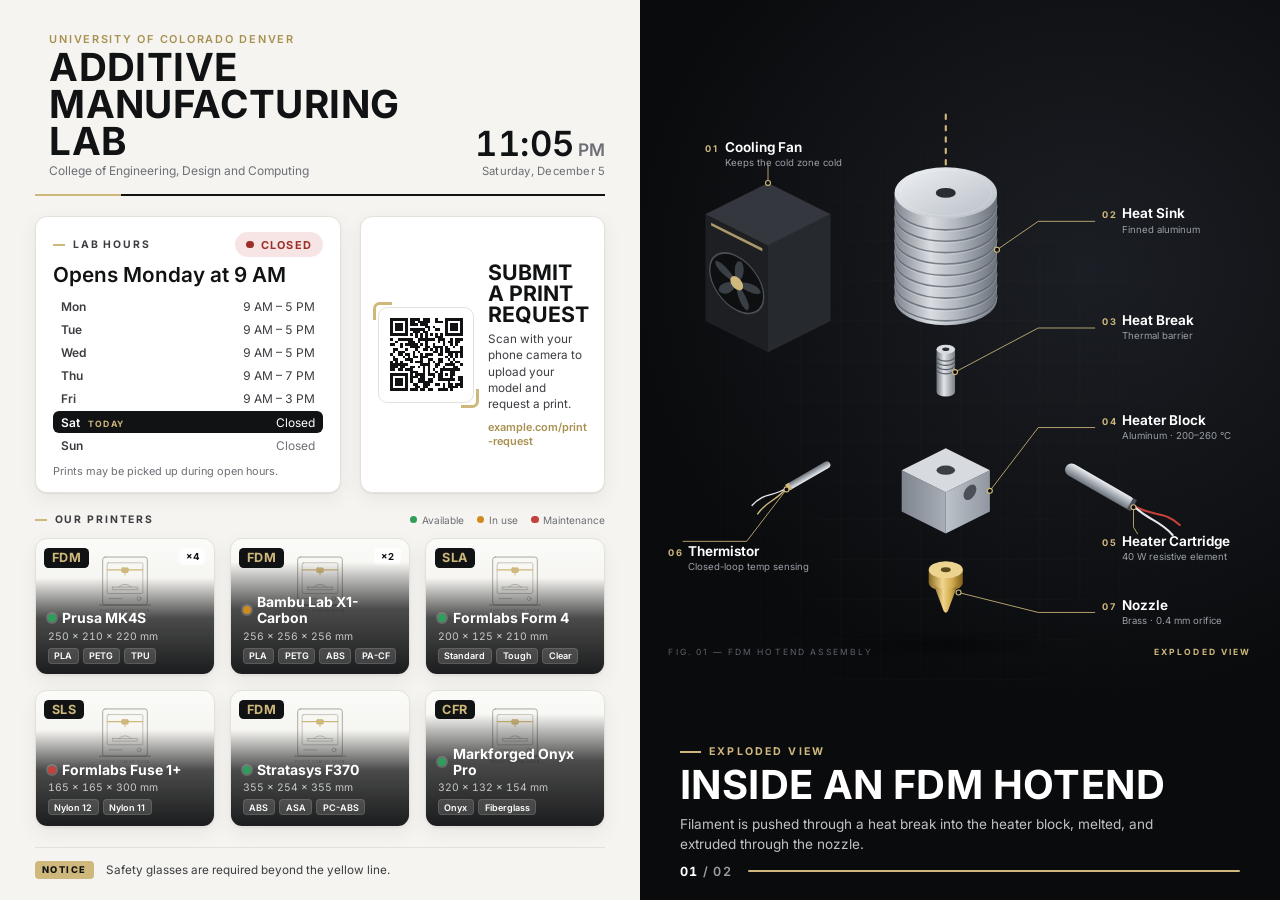
==== index.html @ 42db80d9 "Add AM Lab split-screen display site Static site for the CU Denver Additive Manufacturing Lab: live " ====
<!doctype html>
<html lang="en">
<head>
  <meta charset="utf-8">
  <meta name="viewport" content="width=device-width, initial-scale=1">
  <title>Additive Manufacturing Lab · CU Denver</title>
  <meta name="description" content="CU Denver Additive Manufacturing Lab — printers, hours, and print request submission.">
  <meta name="theme-color" content="#0b0c0e">
  <link rel="icon" href="assets/brand/favicon.svg" type="image/svg+xml">
  <link rel="stylesheet" href="css/styles.css">
</head>
<body>
  <div class="layout">

    <!-- ============ LEFT: information panel ============ -->
    <main class="info" id="info">
      <header class="masthead">
        <div class="brand">
          <img class="brand-logo" id="brandLogo" alt="" hidden>
          <div class="brand-text">
            <p class="brand-uni" id="labUniversity"></p>
            <h1 class="brand-name" id="labName"></h1>
            <p class="brand-dept" id="labDept"></p>
          </div>
        </div>
        <div class="clock" aria-live="off">
          <div class="clock-time" id="clockTime">--:--</div>
          <div class="clock-date" id="clockDate"></div>
        </div>
      </header>

      <section class="top-row">
        <!-- Hours -->
        <article class="card hours" aria-labelledby="hoursHeading">
          <div class="card-head">
            <h2 id="hoursHeading" class="eyebrow">Lab Hours</h2>
            <span class="status-pill" id="statusPill"><span class="dot"></span><span id="statusText">—</span></span>
          </div>
          <p class="status-sub" id="statusSub"></p>
          <ol class="week" id="weekList"></ol>
          <p class="hours-note" id="hoursNote"></p>
        </article>

        <!-- QR / print request -->
        <article class="card qr" aria-labelledby="qrHeading">
          <h2 id="qrHeading" class="eyebrow">Print Requests</h2>
          <a class="qr-link" id="qrLink" target="_blank" rel="noopener">
            <div class="qr-frame" id="qrBox" role="img" aria-label="QR code to the print request form"></div>
          </a>
          <div class="qr-text">
            <h3 class="qr-title" id="qrTitle"></h3>
            <p class="qr-blurb" id="qrBlurb"></p>
            <a class="qr-url" id="qrUrl" target="_blank" rel="noopener"></a>
          </div>
        </article>
      </section>

      <section class="printers" aria-labelledby="printersHeading">
        <div class="section-head">
          <h2 id="printersHeading" class="eyebrow">Our Printers</h2>
          <div class="legend" aria-hidden="true">
            <span><i class="s-available"></i>Available</span>
            <span><i class="s-busy"></i>In use</span>
            <span><i class="s-maintenance"></i>Maintenance</span>
          </div>
          <div class="pager" id="printerPager" aria-hidden="true"></div>
        </div>
        <div class="printer-grid" id="printerGrid"></div>
      </section>

      <footer class="ticker" id="ticker">
        <span class="ticker-tag">Notice</span>
        <p class="ticker-text" id="tickerText"></p>
        <p class="ticker-contact" id="labContact"></p>
      </footer>
    </main>

    <!-- ============ RIGHT: dynamic media stage ============ -->
    <aside class="stage" id="stage" aria-label="Featured animations">
      <div class="stage-grid" aria-hidden="true"></div>
      <div class="slides" id="slides"></div>
      <div class="stage-caption" id="stageCaption">
        <p class="stage-kicker" id="stageKicker"></p>
        <h2 class="stage-title" id="stageTitle"></h2>
        <p class="stage-text" id="stageText"></p>
      </div>
      <div class="stage-chrome" aria-hidden="true">
        <div class="stage-index" id="stageIndex"></div>
        <div class="stage-progress"><span id="stageProgress"></span></div>
      </div>
    </aside>
  </div>

  <!-- Plain (non-module) scripts so the page works from file:// on a Pi -->
  <script src="js/config.js"></script>
  <script src="vendor/qrcode.js"></script>
  <script src="vendor/model-viewer-umd.min.js"></script>
  <script src="js/exploded-demo.js"></script>
  <script src="js/app.js"></script>
</body>
</html>
---- css/styles.css ----
/* =====================================================================
   AM Lab display — styles
   Split mode (kiosk / wide landscape screens): fixed 100vh, two halves,
   everything scales with screen height so 1080p and 4K look identical.
   Stacked mode (phones / narrow windows): normal scrolling web page.
   ===================================================================== */

@font-face {
  font-family: "Inter";
  src: url("../fonts/inter-latin-wght-normal.woff2") format("woff2");
  font-weight: 100 900;
  font-display: swap;
}
@font-face {
  font-family: "Barlow Condensed";
  src: url("../fonts/barlow-condensed-latin-500-normal.woff2") format("woff2");
  font-weight: 500; font-display: swap;
}
@font-face {
  font-family: "Barlow Condensed";
  src: url("../fonts/barlow-condensed-latin-600-normal.woff2") format("woff2");
  font-weight: 600; font-display: swap;
}
@font-face {
  font-family: "Barlow Condensed";
  src: url("../fonts/barlow-condensed-latin-700-normal.woff2") format("woff2");
  font-weight: 700; font-display: swap;
}

:root {
  /* CU Denver-inspired palette: black + gold, warm neutrals */
  --gold: #cfb87c;
  --gold-deep: #a8904f;
  --ink: #111214;
  --ink-2: #3b3d41;
  --ink-3: #6c6f75;
  --paper: #f5f4f0;
  --card: #ffffff;
  --line: #e3e1da;
  --stage: #0a0b0d;
  --stage-2: #15171b;

  --ok: #2f9e5b;
  --busy: #d08a1f;
  --maint: #c2413a;
  --off: #8a8d93;

  --radius: 0.9rem;
  --shadow: 0 1px 2px rgba(17,18,20,.06), 0 6px 20px rgba(17,18,20,.06);

  --font: "Inter", "Segoe UI", Roboto, "Helvetica Neue", Arial, sans-serif;
  --display: "Barlow Condensed", "Inter", "Arial Narrow", sans-serif;
}

*, *::before, *::after { box-sizing: border-box; }
html, body { margin: 0; }
body {
  font-family: var(--font);
  color: var(--ink);
  background: var(--paper);
  -webkit-font-smoothing: antialiased;
  text-rendering: optimizeLegibility;
}
h1, h2, h3, p, ol { margin: 0; }
a { color: inherit; }
img { display: block; max-width: 100%; }

/* ---------------- Layout ---------------- */
.layout { display: flex; flex-direction: column; }
.info { padding: 1.5rem 1rem 1rem; display: flex; flex-direction: column; gap: 1rem; }
.stage { position: relative; min-height: 70vh; background: var(--stage); overflow: hidden; order: -1; }

/* Split mode — set by app.js on wide landscape screens or ?mode=kiosk */
html.split { font-size: clamp(10px, 1.48vh, 34px); }
html.split, html.split body { height: 100%; overflow: hidden; }
html.split .layout { flex-direction: row; height: 100vh; }
html.split .info {
  width: 50%; height: 100vh;
  padding: 2.4rem 2.6rem 1.6rem;
  gap: 1.5rem; min-height: 0;
}
html.split .stage { width: 50%; height: 100vh; min-height: 0; order: 0; }
html.kiosk.hide-cursor, html.kiosk.hide-cursor * { cursor: none !important; }

/* ---------------- Masthead ---------------- */
.masthead {
  display: flex; align-items: flex-end; justify-content: space-between; gap: 1rem;
  padding-bottom: 1.2rem; border-bottom: 2px solid var(--ink);
  position: relative;
}
.masthead::after {
  content: ""; position: absolute; left: 0; bottom: -2px;
  width: 6.5rem; height: 2px; background: var(--gold); box-shadow: 0 0 0 0 var(--gold);
}
.brand { display: flex; align-items: center; gap: 1.1rem; min-width: 0; }
.brand-logo { height: 4.2rem; width: auto; }
.brand-uni {
  font-size: .82rem; font-weight: 600; letter-spacing: .16em; text-transform: uppercase;
  color: var(--gold-deep);
}
.brand-name {
  font-family: var(--display); font-weight: 700; text-transform: uppercase;
  font-size: 2.9rem; line-height: .95; letter-spacing: .01em; margin: .25rem 0 .3rem;
}
.brand-dept { font-size: .9rem; color: var(--ink-3); }
.clock { text-align: right; flex-shrink: 0; }
.clock-time {
  font-family: var(--display); font-weight: 600; font-size: 2.6rem; line-height: 1;
  font-variant-numeric: tabular-nums; letter-spacing: .01em;
}
.clock-time small { font-size: .5em; margin-left: .2em; color: var(--ink-3); font-weight: 600; }
.clock-date { font-size: .85rem; color: var(--ink-3); margin-top: .3rem; letter-spacing: .02em; }

/* ---------------- Cards ---------------- */
.eyebrow {
  font-size: .78rem; font-weight: 700; letter-spacing: .18em; text-transform: uppercase;
  color: var(--ink-2); display: flex; align-items: center; gap: .6rem;
}
.eyebrow::before { content: ""; width: .9rem; height: 2px; background: var(--gold); }
.card {
  background: var(--card); border: 1px solid var(--line); border-radius: var(--radius);
  box-shadow: var(--shadow); padding: 1.3rem 1.4rem;
}
.top-row { display: grid; grid-template-columns: 1fr; gap: 1rem; }
html.split .top-row { grid-template-columns: 1.25fr 1fr; gap: 1.4rem; }

/* Hours */
.card-head { display: flex; align-items: center; justify-content: space-between; gap: .8rem; }
.status-pill {
  display: inline-flex; align-items: center; gap: .5rem;
  font-weight: 700; font-size: .82rem; letter-spacing: .12em; text-transform: uppercase;
  padding: .42rem .8rem; border-radius: 999px;
  background: #eef0f2; color: var(--ink-2);
}
.status-pill .dot { width: .6rem; height: .6rem; border-radius: 50%; background: currentColor; }
.status-pill.open { background: #e6f5ec; color: #1f7a45; }
.status-pill.open .dot { animation: pulse 2s ease-out infinite; }
.status-pill.closing { background: #fdf1de; color: #9a5f08; }
.status-pill.closed { background: #f6e5e4; color: #9c2f29; }
@keyframes pulse {
  0% { box-shadow: 0 0 0 0 rgba(47,158,91,.55); }
  70% { box-shadow: 0 0 0 .55rem rgba(47,158,91,0); }
  100% { box-shadow: 0 0 0 0 rgba(47,158,91,0); }
}
.status-sub {
  font-family: var(--display); font-weight: 600; font-size: 1.75rem; line-height: 1.1;
  margin: .8rem 0 .9rem;
}
.week { list-style: none; padding: 0; display: grid; gap: .1rem; }
.week li {
  display: flex; justify-content: space-between; align-items: baseline; gap: 1rem;
  padding: .36rem .6rem; border-radius: .45rem; font-size: .95rem;
  font-variant-numeric: tabular-nums;
}
.week li .d { font-weight: 600; width: 3.2rem; color: var(--ink-2); }
.week li .h { color: var(--ink-2); text-align: right; }
.week li.closed .h { color: var(--ink-3); }
.week li .x { font-size: .78em; color: var(--maint); font-weight: 600; margin-left: .5rem; }
.week li.today { background: var(--ink); color: #fff; }
.week li.today .d, .week li.today .h { color: #fff; }
.week li.today .d::after {
  content: "Today"; font-size: .65rem; letter-spacing: .14em; text-transform: uppercase;
  color: var(--gold); margin-left: .6rem; font-weight: 700;
}
.week li.today .d { width: auto; }
.hours-note { margin-top: .8rem; font-size: .82rem; color: var(--ink-3); }
.hours-note:empty { display: none; }

html.split .hours { padding: 1.1rem 1.3rem; }
html.split .status-sub { font-size: 1.55rem; margin: .55rem 0 .6rem; }
html.split .week li { padding: .26rem .6rem; font-size: .9rem; }
html.split .hours-note { margin-top: .55rem; }
html.split .qr { padding: 1.1rem 1.3rem; }

/* QR */
.qr { display: flex; flex-direction: column; gap: 1rem; }
.qr-link { display: block; text-decoration: none; }
.qr-frame {
  position: relative; background: #fff; padding: .8rem; border-radius: .7rem;
  border: 1px solid var(--line); width: min(100%, 15rem); aspect-ratio: 1; margin: 0 auto;
}
.qr-frame svg, .qr-frame img { width: 100%; height: 100%; display: block; }
/* corner brackets */
.qr-frame::before, .qr-frame::after {
  content: ""; position: absolute; width: 1.4rem; height: 1.4rem; border: 3px solid var(--gold);
}
.qr-frame::before { top: -6px; left: -6px; border-right: 0; border-bottom: 0; border-radius: .5rem 0 0 0; }
.qr-frame::after { bottom: -6px; right: -6px; border-left: 0; border-top: 0; border-radius: 0 0 .5rem 0; }
.qr-title { font-family: var(--display); font-weight: 700; font-size: 1.6rem; text-transform: uppercase; line-height: 1; }
.qr-blurb { font-size: .88rem; color: var(--ink-2); margin-top: .4rem; line-height: 1.4; }
.qr-url {
  display: inline-block; overflow-wrap: anywhere; margin-top: .55rem; font-size: .82rem; font-weight: 600;
  color: var(--gold-deep); text-decoration: none;
}
.qr-url:hover { text-decoration: underline; }
html.split .qr { flex-direction: row; align-items: center; }
html.split .qr .eyebrow { display: none; }
html.split .qr-link { flex: 0 0 46%; }
html.split .qr-frame { width: 100%; }
html.split .qr-text { flex: 1; }

/* ---------------- Printers ---------------- */
.printers { display: flex; flex-direction: column; gap: .9rem; min-height: 0; flex: 1; }
.section-head { display: flex; align-items: center; gap: 1.2rem; flex-wrap: wrap; }
.legend { display: flex; gap: 1rem; font-size: .76rem; color: var(--ink-3); margin-left: auto; }
.legend span { display: inline-flex; align-items: center; gap: .35rem; }
.legend i { width: .55rem; height: .55rem; border-radius: 50%; display: inline-block; }
.s-available { background: var(--ok); } .s-busy { background: var(--busy); }
.s-maintenance { background: var(--maint); } .s-offline { background: var(--off); }
.pager { display: flex; gap: .35rem; }
.pager:empty { display: none; }
.pager i { width: 1.4rem; height: .25rem; border-radius: 2px; background: var(--line); transition: background .4s; }
.pager i.on { background: var(--ink); }

.printer-grid {
  display: grid; gap: 1rem;
  grid-template-columns: repeat(auto-fill, minmax(15rem, 1fr));
}
html.split .printer-grid {
  flex: 1; min-height: 0; gap: 1.1rem;
  grid-template-columns: repeat(3, 1fr); grid-template-rows: repeat(2, minmax(0, 1fr));
  transition: opacity .5s ease;
}
html.split .printer-grid.fading { opacity: 0; }

.printer {
  position: relative; border-radius: var(--radius); overflow: hidden; min-height: 0;
  background: linear-gradient(180deg, #fbfbf9, #e9e7e0); border: 1px solid var(--line);
  box-shadow: var(--shadow); aspect-ratio: 4 / 3; isolation: isolate;
}
html.split .printer { aspect-ratio: auto; }
.printer-photo { position: absolute; inset: 0; z-index: -1; }
.printer-photo img { width: 100%; height: 100%; object-fit: cover; transition: transform 8s ease; }
.printer-photo img.placeholder { object-fit: contain; padding: 6% 18% 34%; }
.printer:hover .printer-photo img:not(.placeholder) { transform: scale(1.04); }
.tech-chip {
  position: absolute; top: .65rem; left: .65rem;
  font-family: var(--display); font-weight: 700; font-size: .95rem; letter-spacing: .06em;
  background: var(--ink); color: var(--gold); padding: .18rem .55rem; border-radius: .35rem;
}
.count-chip {
  position: absolute; top: .65rem; right: .65rem; font-size: .72rem; font-weight: 700;
  background: rgba(255,255,255,.92); color: var(--ink); padding: .22rem .5rem; border-radius: .35rem;
}
.printer-body {
  position: absolute; left: 0; right: 0; bottom: 0; color: #fff;
  padding: 2.4rem .9rem .8rem; display: grid; gap: .25rem;
  background: linear-gradient(180deg, rgba(10,11,13,0) 0%, rgba(10,11,13,.72) 42%, rgba(10,11,13,.92) 100%);
}
.printer-name {
  font-weight: 700; font-size: 1.05rem; line-height: 1.15;
  display: flex; align-items: center; gap: .5rem;
}
.printer-name .s { width: .6rem; height: .6rem; border-radius: 50%; flex-shrink: 0; box-shadow: 0 0 0 2px rgba(255,255,255,.18); }
.printer-meta { font-size: .78rem; color: rgba(255,255,255,.72); font-variant-numeric: tabular-nums; }
.printer-mats { display: flex; flex-wrap: wrap; gap: .3rem; margin-top: .15rem; }
.printer-mats span {
  font-size: .68rem; font-weight: 600; padding: .1rem .42rem; border-radius: .3rem;
  background: rgba(255,255,255,.14); color: #fff; border: 1px solid rgba(255,255,255,.12);
}

/* ---------------- Ticker ---------------- */
.ticker {
  display: flex; align-items: center; gap: .9rem; font-size: .88rem;
  padding-top: 1rem; border-top: 1px solid var(--line);
}
.ticker-tag {
  font-size: .7rem; font-weight: 800; letter-spacing: .16em; text-transform: uppercase;
  background: var(--gold); color: var(--ink); padding: .25rem .55rem; border-radius: .3rem; flex-shrink: 0;
}
.ticker-text { flex: 1; color: var(--ink-2); transition: opacity .5s, transform .5s; }
.ticker-text.out { opacity: 0; transform: translateY(.4rem); }
.ticker-contact { color: var(--ink-3); font-size: .8rem; text-align: right; }
.ticker-contact:empty { display: none; }

/* ---------------- Stage (right half) ---------------- */
.stage {
  color: #fff;
  background:
    radial-gradient(120% 80% at 70% 30%, #1b1e24 0%, var(--stage) 60%),
    var(--stage);
}
.stage-grid {
  position: absolute; inset: 0; pointer-events: none; opacity: .5;
  background-image:
    linear-gradient(rgba(207,184,124,.06) 1px, transparent 1px),
    linear-gradient(90deg, rgba(207,184,124,.06) 1px, transparent 1px);
  background-size: 3rem 3rem;
  mask-image: radial-gradient(ellipse at center, #000 30%, transparent 80%);
  -webkit-mask-image: radial-gradient(ellipse at center, #000 30%, transparent 80%);
}
.slides { position: absolute; inset: 0; }
.slide {
  position: absolute; inset: 0; opacity: 0; transition: opacity 1.1s ease;
  display: flex; align-items: center; justify-content: center;
}
.slide.active { opacity: 1; }
.slide > video, .slide > img, .slide > iframe, .slide > model-viewer, .slide > svg {
  width: 100%; height: 100%; border: 0;
}
.slide > video { object-fit: cover; }
.slide > img { object-fit: cover; animation: kenburns 14s ease-in-out both; }
.slide > model-viewer {
  --poster-color: transparent; background: transparent;
  --progress-bar-color: var(--gold);
}
.slide.has-caption > model-viewer, .slide.has-caption > svg { height: 82%; margin-bottom: 18%; }
@keyframes kenburns {
  from { transform: scale(1.04) translate(1%, 1%); }
  to { transform: scale(1.14) translate(-2%, -1%); }
}

.stage-caption {
  position: absolute; left: 0; right: 0; bottom: 0; z-index: 3;
  padding: 6rem 3rem 3.4rem;
  background: linear-gradient(180deg, transparent, rgba(10,11,13,.85) 55%);
  transition: opacity .6s ease, transform .6s ease;
}
.stage-caption.out { opacity: 0; transform: translateY(.8rem); }
.stage-kicker {
  font-size: .8rem; font-weight: 700; letter-spacing: .2em; text-transform: uppercase; color: var(--gold);
  display: flex; align-items: center; gap: .6rem;
}
.stage-kicker::before { content: ""; width: 1.6rem; height: 2px; background: var(--gold); }
.stage-title {
  font-family: var(--display); font-weight: 700; text-transform: uppercase;
  font-size: 3rem; line-height: 1; margin-top: .5rem; letter-spacing: .01em;
}
.stage-text { margin-top: .7rem; font-size: 1.02rem; line-height: 1.5; color: rgba(255,255,255,.75); max-width: 36rem; }
.stage-text:empty { display: none; }

.stage-chrome {
  position: absolute; left: 3rem; right: 3rem; bottom: 1.6rem; z-index: 4;
  display: flex; align-items: center; gap: 1.2rem;
}
.stage-index {
  font-family: var(--display); font-weight: 600; font-size: .95rem; letter-spacing: .1em;
  color: rgba(255,255,255,.6); font-variant-numeric: tabular-nums;
}
.stage-index b { color: #fff; }
.stage-progress { flex: 1; height: 2px; background: rgba(255,255,255,.14); border-radius: 2px; overflow: hidden; }
.stage-progress span { display: block; height: 100%; width: 0; background: var(--gold); }

/* Stacked (web/mobile) tweaks */
html:not(.split) .stage-caption { padding: 4rem 1.25rem 3rem; }
html:not(.split) .stage-chrome { left: 1.25rem; right: 1.25rem; }
html:not(.split) .stage-title { font-size: 2.2rem; }
html:not(.split) .brand-name { font-size: 2.2rem; }
html:not(.split) .clock { display: none; }
html:not(.split) .ticker { flex-wrap: wrap; }
@media (min-width: 700px) {
  html:not(.split) .info { padding: 2rem; max-width: 1200px; margin: 0 auto; width: 100%; }
  html:not(.split) .top-row { grid-template-columns: 1.25fr 1fr; }
  html:not(.split) .clock { display: block; }
}

@media (prefers-reduced-motion: reduce) {
  .slide > img { animation: none; }
  .status-pill.open .dot { animation: none; }
}
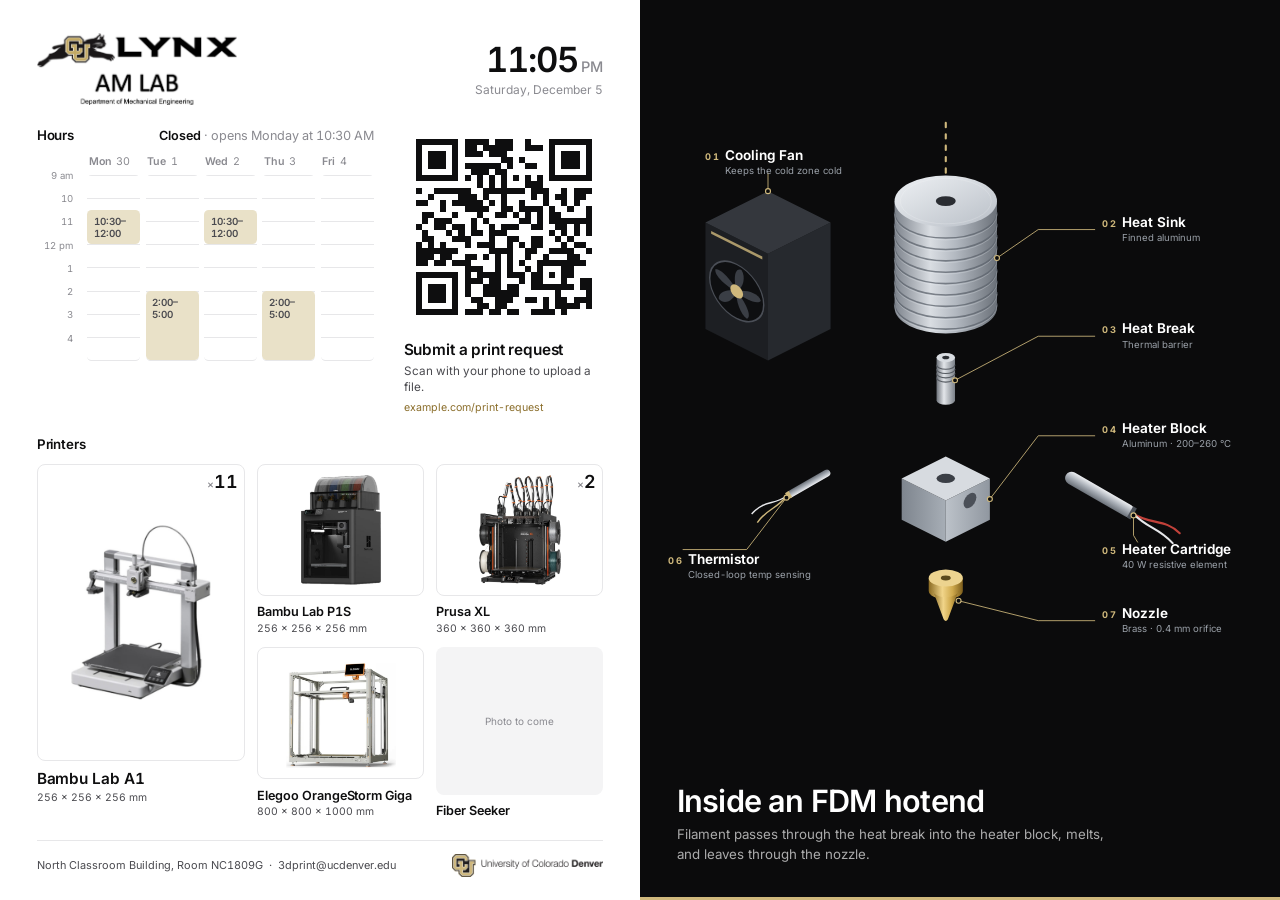
==== commit 876a9340: "Redesign around the Lynx AM Lab's real content - Real fleet: 11x Bambu A1, P1S, 2x Prusa XL (5 toolh" ====
--- a/index.html
+++ b/index.html
@@ -3,95 +3,64 @@
 <head>
   <meta charset="utf-8">
   <meta name="viewport" content="width=device-width, initial-scale=1">
-  <title>Additive Manufacturing Lab · CU Denver</title>
-  <meta name="description" content="CU Denver Additive Manufacturing Lab — printers, hours, and print request submission.">
-  <meta name="theme-color" content="#0b0c0e">
-  <link rel="icon" href="assets/brand/favicon.svg" type="image/svg+xml">
+  <title>Lynx AM Lab · CU Denver</title>
+  <meta name="description" content="Lynx Additive Manufacturing Lab, CU Denver Mechanical Engineering — printers, hours, and print requests.">
   <link rel="stylesheet" href="css/styles.css">
 </head>
 <body>
   <div class="layout">
 
-    <!-- ============ LEFT: information panel ============ -->
     <main class="info" id="info">
       <header class="masthead">
-        <div class="brand">
-          <img class="brand-logo" id="brandLogo" alt="" hidden>
-          <div class="brand-text">
-            <p class="brand-uni" id="labUniversity"></p>
-            <h1 class="brand-name" id="labName"></h1>
-            <p class="brand-dept" id="labDept"></p>
-          </div>
-        </div>
-        <div class="clock" aria-live="off">
-          <div class="clock-time" id="clockTime">--:--</div>
+        <img class="logo" id="labLogo" alt="Lynx AM Lab, Department of Mechanical Engineering">
+        <div class="clock">
+          <div class="clock-time" id="clockTime"></div>
           <div class="clock-date" id="clockDate"></div>
         </div>
       </header>
 
       <section class="top-row">
-        <!-- Hours -->
-        <article class="card hours" aria-labelledby="hoursHeading">
-          <div class="card-head">
-            <h2 id="hoursHeading" class="eyebrow">Lab Hours</h2>
-            <span class="status-pill" id="statusPill"><span class="dot"></span><span id="statusText">—</span></span>
+        <section class="hours" aria-labelledby="hoursHeading">
+          <div class="row-head">
+            <h2 id="hoursHeading">Hours</h2>
+            <p class="status" id="status"></p>
           </div>
-          <p class="status-sub" id="statusSub"></p>
-          <ol class="week" id="weekList"></ol>
-          <p class="hours-note" id="hoursNote"></p>
-        </article>
+          <div class="timetable" id="timetable"></div>
+          <p class="closures" id="closures"></p>
+        </section>
 
-        <!-- QR / print request -->
-        <article class="card qr" aria-labelledby="qrHeading">
-          <h2 id="qrHeading" class="eyebrow">Print Requests</h2>
-          <a class="qr-link" id="qrLink" target="_blank" rel="noopener">
-            <div class="qr-frame" id="qrBox" role="img" aria-label="QR code to the print request form"></div>
+        <section class="request" aria-labelledby="qrHeading">
+          <a class="qr" id="qrLink" target="_blank" rel="noopener" aria-label="Open the print request form">
+            <div id="qrBox"></div>
           </a>
-          <div class="qr-text">
-            <h3 class="qr-title" id="qrTitle"></h3>
-            <p class="qr-blurb" id="qrBlurb"></p>
-            <a class="qr-url" id="qrUrl" target="_blank" rel="noopener"></a>
-          </div>
-        </article>
+          <h2 id="qrHeading"></h2>
+          <p class="request-blurb" id="qrBlurb"></p>
+          <a class="request-url" id="qrUrl" target="_blank" rel="noopener"></a>
+        </section>
       </section>
 
       <section class="printers" aria-labelledby="printersHeading">
-        <div class="section-head">
-          <h2 id="printersHeading" class="eyebrow">Our Printers</h2>
-          <div class="legend" aria-hidden="true">
-            <span><i class="s-available"></i>Available</span>
-            <span><i class="s-busy"></i>In use</span>
-            <span><i class="s-maintenance"></i>Maintenance</span>
-          </div>
-          <div class="pager" id="printerPager" aria-hidden="true"></div>
-        </div>
+        <h2 id="printersHeading">Printers</h2>
         <div class="printer-grid" id="printerGrid"></div>
       </section>
 
-      <footer class="ticker" id="ticker">
-        <span class="ticker-tag">Notice</span>
-        <p class="ticker-text" id="tickerText"></p>
-        <p class="ticker-contact" id="labContact"></p>
+      <footer class="foot">
+        <p id="labMeta"></p>
+        <img class="uni-logo" id="uniLogo" alt="University of Colorado Denver">
       </footer>
     </main>
 
-    <!-- ============ RIGHT: dynamic media stage ============ -->
     <aside class="stage" id="stage" aria-label="Featured animations">
-      <div class="stage-grid" aria-hidden="true"></div>
       <div class="slides" id="slides"></div>
       <div class="stage-caption" id="stageCaption">
-        <p class="stage-kicker" id="stageKicker"></p>
         <h2 class="stage-title" id="stageTitle"></h2>
         <p class="stage-text" id="stageText"></p>
       </div>
-      <div class="stage-chrome" aria-hidden="true">
-        <div class="stage-index" id="stageIndex"></div>
-        <div class="stage-progress"><span id="stageProgress"></span></div>
-      </div>
+      <div class="stage-progress" aria-hidden="true"><span id="stageProgress"></span></div>
     </aside>
   </div>
 
-  <!-- Plain (non-module) scripts so the page works from file:// on a Pi -->
+  <!-- Classic scripts so the page works from file:// on a Pi -->
   <script src="js/config.js"></script>
   <script src="vendor/qrcode.js"></script>
   <script src="vendor/model-viewer-umd.min.js"></script>
--- a/css/styles.css
+++ b/css/styles.css
@@ -1,8 +1,7 @@
 /* =====================================================================
-   AM Lab display — styles
-   Split mode (kiosk / wide landscape screens): fixed 100vh, two halves,
-   everything scales with screen height so 1080p and 4K look identical.
-   Stacked mode (phones / narrow windows): normal scrolling web page.
+   Lynx AM Lab display
+   split      — kiosk: media + info side by side (16:9) or stacked (9:16)
+   (default)  — normal scrolling web page for phones / small windows
    ===================================================================== */
 
 @font-face {
@@ -11,45 +10,18 @@
   font-weight: 100 900;
   font-display: swap;
 }
-@font-face {
-  font-family: "Barlow Condensed";
-  src: url("../fonts/barlow-condensed-latin-500-normal.woff2") format("woff2");
-  font-weight: 500; font-display: swap;
-}
-@font-face {
-  font-family: "Barlow Condensed";
-  src: url("../fonts/barlow-condensed-latin-600-normal.woff2") format("woff2");
-  font-weight: 600; font-display: swap;
-}
-@font-face {
-  font-family: "Barlow Condensed";
-  src: url("../fonts/barlow-condensed-latin-700-normal.woff2") format("woff2");
-  font-weight: 700; font-display: swap;
-}
 
 :root {
-  /* CU Denver-inspired palette: black + gold, warm neutrals */
-  --gold: #cfb87c;
-  --gold-deep: #a8904f;
-  --ink: #111214;
-  --ink-2: #3b3d41;
-  --ink-3: #6c6f75;
-  --paper: #f5f4f0;
-  --card: #ffffff;
-  --line: #e3e1da;
-  --stage: #0a0b0d;
-  --stage-2: #15171b;
-
-  --ok: #2f9e5b;
-  --busy: #d08a1f;
-  --maint: #c2413a;
-  --off: #8a8d93;
-
-  --radius: 0.9rem;
-  --shadow: 0 1px 2px rgba(17,18,20,.06), 0 6px 20px rgba(17,18,20,.06);
-
+  --ink: #0e0e0f;
+  --ink-2: #4a4a4f;
+  --ink-3: #8a8a90;
+  --line: #e7e7e9;
+  --wash: #f4f4f5;
+  --paper: #ffffff;
+  --gold: #cfb87c;        /* CU gold */
+  --gold-ink: #8a6d2a;    /* gold dark enough for text/lines on white */
+  --stage: #0b0b0c;
   --font: "Inter", "Segoe UI", Roboto, "Helvetica Neue", Arial, sans-serif;
-  --display: "Barlow Condensed", "Inter", "Arial Narrow", sans-serif;
 }
 
 *, *::before, *::after { box-sizing: border-box; }
@@ -59,302 +31,190 @@
   color: var(--ink);
   background: var(--paper);
   -webkit-font-smoothing: antialiased;
-  text-rendering: optimizeLegibility;
-}
-h1, h2, h3, p, ol { margin: 0; }
+  font-feature-settings: "tnum" 1, "cv11" 1;
+}
+h1, h2, h3, p { margin: 0; }
+img { display: block; max-width: 100%; }
 a { color: inherit; }
-img { display: block; max-width: 100%; }
+
+h2 { font-size: 1rem; font-weight: 600; letter-spacing: -0.005em; }
 
 /* ---------------- Layout ---------------- */
 .layout { display: flex; flex-direction: column; }
-.info { padding: 1.5rem 1rem 1rem; display: flex; flex-direction: column; gap: 1rem; }
-.stage { position: relative; min-height: 70vh; background: var(--stage); overflow: hidden; order: -1; }
-
-/* Split mode — set by app.js on wide landscape screens or ?mode=kiosk */
-html.split { font-size: clamp(10px, 1.48vh, 34px); }
+.info { display: flex; flex-direction: column; gap: 1.75rem; padding: 1.5rem 1.25rem 1.25rem; }
+.stage { position: relative; order: -1; height: 62vh; min-height: 22rem; background: var(--stage); overflow: hidden; color: #fff; }
+
+html.split { font-size: clamp(10px, 1.48vh, 34px); }          /* 16px @ 1080p */
 html.split, html.split body { height: 100%; overflow: hidden; }
 html.split .layout { flex-direction: row; height: 100vh; }
-html.split .info {
-  width: 50%; height: 100vh;
-  padding: 2.4rem 2.6rem 1.6rem;
-  gap: 1.5rem; min-height: 0;
-}
+html.split .info { width: 50%; height: 100vh; min-height: 0; padding: 2.5rem 2.75rem 1.75rem; gap: 1.6rem; }
 html.split .stage { width: 50%; height: 100vh; min-height: 0; order: 0; }
+
+/* 9:16 — media top half, info bottom half */
+html.split.portrait { font-size: clamp(9px, 0.8vh, 36px); }    /* ~15px @ 1920 tall */
+html.split.portrait .layout { flex-direction: column; }
+html.split.portrait .stage { order: -1; width: 100%; height: 50vh; }
+html.split.portrait .info { width: 100%; height: 50vh; padding: 2.1rem 2.9rem 1.5rem; gap: 1.5rem; }
+
 html.kiosk.hide-cursor, html.kiosk.hide-cursor * { cursor: none !important; }
 
 /* ---------------- Masthead ---------------- */
-.masthead {
-  display: flex; align-items: flex-end; justify-content: space-between; gap: 1rem;
-  padding-bottom: 1.2rem; border-bottom: 2px solid var(--ink);
-  position: relative;
-}
-.masthead::after {
-  content: ""; position: absolute; left: 0; bottom: -2px;
-  width: 6.5rem; height: 2px; background: var(--gold); box-shadow: 0 0 0 0 var(--gold);
-}
-.brand { display: flex; align-items: center; gap: 1.1rem; min-width: 0; }
-.brand-logo { height: 4.2rem; width: auto; }
-.brand-uni {
-  font-size: .82rem; font-weight: 600; letter-spacing: .16em; text-transform: uppercase;
-  color: var(--gold-deep);
-}
-.brand-name {
-  font-family: var(--display); font-weight: 700; text-transform: uppercase;
-  font-size: 2.9rem; line-height: .95; letter-spacing: .01em; margin: .25rem 0 .3rem;
-}
-.brand-dept { font-size: .9rem; color: var(--ink-3); }
-.clock { text-align: right; flex-shrink: 0; }
-.clock-time {
-  font-family: var(--display); font-weight: 600; font-size: 2.6rem; line-height: 1;
-  font-variant-numeric: tabular-nums; letter-spacing: .01em;
-}
-.clock-time small { font-size: .5em; margin-left: .2em; color: var(--ink-3); font-weight: 600; }
-.clock-date { font-size: .85rem; color: var(--ink-3); margin-top: .3rem; letter-spacing: .02em; }
-
-/* ---------------- Cards ---------------- */
-.eyebrow {
-  font-size: .78rem; font-weight: 700; letter-spacing: .18em; text-transform: uppercase;
-  color: var(--ink-2); display: flex; align-items: center; gap: .6rem;
-}
-.eyebrow::before { content: ""; width: .9rem; height: 2px; background: var(--gold); }
-.card {
-  background: var(--card); border: 1px solid var(--line); border-radius: var(--radius);
-  box-shadow: var(--shadow); padding: 1.3rem 1.4rem;
-}
-.top-row { display: grid; grid-template-columns: 1fr; gap: 1rem; }
-html.split .top-row { grid-template-columns: 1.25fr 1fr; gap: 1.4rem; }
-
-/* Hours */
-.card-head { display: flex; align-items: center; justify-content: space-between; gap: .8rem; }
-.status-pill {
-  display: inline-flex; align-items: center; gap: .5rem;
-  font-weight: 700; font-size: .82rem; letter-spacing: .12em; text-transform: uppercase;
-  padding: .42rem .8rem; border-radius: 999px;
-  background: #eef0f2; color: var(--ink-2);
-}
-.status-pill .dot { width: .6rem; height: .6rem; border-radius: 50%; background: currentColor; }
-.status-pill.open { background: #e6f5ec; color: #1f7a45; }
-.status-pill.open .dot { animation: pulse 2s ease-out infinite; }
-.status-pill.closing { background: #fdf1de; color: #9a5f08; }
-.status-pill.closed { background: #f6e5e4; color: #9c2f29; }
-@keyframes pulse {
-  0% { box-shadow: 0 0 0 0 rgba(47,158,91,.55); }
-  70% { box-shadow: 0 0 0 .55rem rgba(47,158,91,0); }
-  100% { box-shadow: 0 0 0 0 rgba(47,158,91,0); }
-}
-.status-sub {
-  font-family: var(--display); font-weight: 600; font-size: 1.75rem; line-height: 1.1;
-  margin: .8rem 0 .9rem;
-}
-.week { list-style: none; padding: 0; display: grid; gap: .1rem; }
-.week li {
-  display: flex; justify-content: space-between; align-items: baseline; gap: 1rem;
-  padding: .36rem .6rem; border-radius: .45rem; font-size: .95rem;
-  font-variant-numeric: tabular-nums;
-}
-.week li .d { font-weight: 600; width: 3.2rem; color: var(--ink-2); }
-.week li .h { color: var(--ink-2); text-align: right; }
-.week li.closed .h { color: var(--ink-3); }
-.week li .x { font-size: .78em; color: var(--maint); font-weight: 600; margin-left: .5rem; }
-.week li.today { background: var(--ink); color: #fff; }
-.week li.today .d, .week li.today .h { color: #fff; }
-.week li.today .d::after {
-  content: "Today"; font-size: .65rem; letter-spacing: .14em; text-transform: uppercase;
-  color: var(--gold); margin-left: .6rem; font-weight: 700;
-}
-.week li.today .d { width: auto; }
-.hours-note { margin-top: .8rem; font-size: .82rem; color: var(--ink-3); }
-.hours-note:empty { display: none; }
-
-html.split .hours { padding: 1.1rem 1.3rem; }
-html.split .status-sub { font-size: 1.55rem; margin: .55rem 0 .6rem; }
-html.split .week li { padding: .26rem .6rem; font-size: .9rem; }
-html.split .hours-note { margin-top: .55rem; }
-html.split .qr { padding: 1.1rem 1.3rem; }
-
-/* QR */
-.qr { display: flex; flex-direction: column; gap: 1rem; }
-.qr-link { display: block; text-decoration: none; }
-.qr-frame {
-  position: relative; background: #fff; padding: .8rem; border-radius: .7rem;
-  border: 1px solid var(--line); width: min(100%, 15rem); aspect-ratio: 1; margin: 0 auto;
-}
-.qr-frame svg, .qr-frame img { width: 100%; height: 100%; display: block; }
-/* corner brackets */
-.qr-frame::before, .qr-frame::after {
-  content: ""; position: absolute; width: 1.4rem; height: 1.4rem; border: 3px solid var(--gold);
-}
-.qr-frame::before { top: -6px; left: -6px; border-right: 0; border-bottom: 0; border-radius: .5rem 0 0 0; }
-.qr-frame::after { bottom: -6px; right: -6px; border-left: 0; border-top: 0; border-radius: 0 0 .5rem 0; }
-.qr-title { font-family: var(--display); font-weight: 700; font-size: 1.6rem; text-transform: uppercase; line-height: 1; }
-.qr-blurb { font-size: .88rem; color: var(--ink-2); margin-top: .4rem; line-height: 1.4; }
-.qr-url {
-  display: inline-block; overflow-wrap: anywhere; margin-top: .55rem; font-size: .82rem; font-weight: 600;
-  color: var(--gold-deep); text-decoration: none;
-}
-.qr-url:hover { text-decoration: underline; }
-html.split .qr { flex-direction: row; align-items: center; }
-html.split .qr .eyebrow { display: none; }
-html.split .qr-link { flex: 0 0 46%; }
-html.split .qr-frame { width: 100%; }
-html.split .qr-text { flex: 1; }
+.masthead { display: flex; align-items: center; justify-content: space-between; gap: 1.5rem; }
+.logo { height: 5.4rem; width: auto; }
+.clock { text-align: right; }
+.clock-time { font-size: 2.6rem; font-weight: 600; letter-spacing: -0.03em; line-height: 1; }
+.clock-time small { font-size: .42em; font-weight: 500; letter-spacing: 0; color: var(--ink-3); margin-left: .25em; }
+.clock-date { margin-top: .4rem; font-size: .9rem; color: var(--ink-3); }
+
+/* ---------------- Hours + request row ---------------- */
+.top-row { display: grid; grid-template-columns: 1fr; gap: 1.75rem; }
+html.split .top-row, .wide .top-row { grid-template-columns: minmax(0, 1fr) 15rem; gap: 2.25rem; align-items: stretch; }
+
+.row-head { display: flex; align-items: baseline; justify-content: space-between; gap: 1rem; margin-bottom: .9rem; }
+.status { font-size: .95rem; color: var(--ink-3); text-align: right; }
+.status b { color: var(--ink); font-weight: 600; }
+
+/* Timetable — a modern take on the green slot grid */
+.timetable {
+  --rows: 8;
+  display: grid; grid-template-columns: 3.4rem repeat(var(--cols, 5), minmax(0, 1fr));
+  grid-template-rows: auto 1fr; column-gap: .4rem;
+  height: 16rem;
+}
+html.split .timetable { height: 15.5rem; }
+.tt-day {
+  font-size: .8rem; font-weight: 600; color: var(--ink-3);
+  padding: 0 0 .55rem .1rem; display: flex; gap: .35rem; align-items: baseline;
+}
+.tt-day span { font-weight: 400; }
+.tt-day.today { color: var(--ink); }
+.tt-axis { position: relative; grid-row: 2; }
+.tt-axis span {
+  position: absolute; right: .7rem; transform: translateY(-50%);
+  font-size: .72rem; color: var(--ink-3); white-space: nowrap;
+}
+.tt-col {
+  position: relative; grid-row: 2; border-radius: .35rem;
+  background:
+    repeating-linear-gradient(to bottom, var(--line) 0 1px, transparent 1px calc(100% / var(--rows)));
+  border-bottom: 1px solid var(--line);
+}
+.tt-col.today { background-color: var(--wash); }
+.tt-block {
+  position: absolute; left: 0; right: 0; border-radius: .35rem;
+  background: var(--gold); color: var(--ink);
+  padding: .4rem .5rem; font-size: .74rem; font-weight: 600; line-height: 1.25;
+  overflow: hidden;
+}
+.tt-block.past { background: #e9e1c8; color: var(--ink-2); }
+.tt-now {
+  position: absolute; left: -.2rem; right: -.2rem; height: 2px; background: var(--ink); z-index: 2;
+}
+.tt-now::before {
+  content: ""; position: absolute; left: -.2rem; top: -.25rem; width: .55rem; height: .55rem;
+  border-radius: 50%; background: var(--ink);
+}
+.closures { margin-top: .7rem; font-size: .85rem; color: var(--ink-2); }
+.closures:empty { display: none; }
+
+/* Print request */
+.request { display: flex; flex-direction: column; }
+.qr { display: block; width: 100%; max-width: 15rem; margin-bottom: 1rem; }
+.qr svg, .qr img { width: 100%; height: auto; display: block; }
+.request h2 { font-size: 1.15rem; letter-spacing: -0.01em; }
+.request-blurb { margin-top: .3rem; font-size: .88rem; color: var(--ink-2); line-height: 1.4; }
+.request-url { margin-top: .45rem; font-size: .8rem; color: var(--gold-ink); text-decoration: none; overflow-wrap: anywhere; }
+.request-url:hover { text-decoration: underline; }
+html.split .request { justify-content: flex-start; }
 
 /* ---------------- Printers ---------------- */
 .printers { display: flex; flex-direction: column; gap: .9rem; min-height: 0; flex: 1; }
-.section-head { display: flex; align-items: center; gap: 1.2rem; flex-wrap: wrap; }
-.legend { display: flex; gap: 1rem; font-size: .76rem; color: var(--ink-3); margin-left: auto; }
-.legend span { display: inline-flex; align-items: center; gap: .35rem; }
-.legend i { width: .55rem; height: .55rem; border-radius: 50%; display: inline-block; }
-.s-available { background: var(--ok); } .s-busy { background: var(--busy); }
-.s-maintenance { background: var(--maint); } .s-offline { background: var(--off); }
-.pager { display: flex; gap: .35rem; }
-.pager:empty { display: none; }
-.pager i { width: 1.4rem; height: .25rem; border-radius: 2px; background: var(--line); transition: background .4s; }
-.pager i.on { background: var(--ink); }
-
-.printer-grid {
-  display: grid; gap: 1rem;
-  grid-template-columns: repeat(auto-fill, minmax(15rem, 1fr));
-}
-html.split .printer-grid {
-  flex: 1; min-height: 0; gap: 1.1rem;
-  grid-template-columns: repeat(3, 1fr); grid-template-rows: repeat(2, minmax(0, 1fr));
-  transition: opacity .5s ease;
-}
-html.split .printer-grid.fading { opacity: 0; }
-
-.printer {
-  position: relative; border-radius: var(--radius); overflow: hidden; min-height: 0;
-  background: linear-gradient(180deg, #fbfbf9, #e9e7e0); border: 1px solid var(--line);
-  box-shadow: var(--shadow); aspect-ratio: 4 / 3; isolation: isolate;
-}
-html.split .printer { aspect-ratio: auto; }
-.printer-photo { position: absolute; inset: 0; z-index: -1; }
-.printer-photo img { width: 100%; height: 100%; object-fit: cover; transition: transform 8s ease; }
-.printer-photo img.placeholder { object-fit: contain; padding: 6% 18% 34%; }
-.printer:hover .printer-photo img:not(.placeholder) { transform: scale(1.04); }
-.tech-chip {
-  position: absolute; top: .65rem; left: .65rem;
-  font-family: var(--display); font-weight: 700; font-size: .95rem; letter-spacing: .06em;
-  background: var(--ink); color: var(--gold); padding: .18rem .55rem; border-radius: .35rem;
-}
-.count-chip {
-  position: absolute; top: .65rem; right: .65rem; font-size: .72rem; font-weight: 700;
-  background: rgba(255,255,255,.92); color: var(--ink); padding: .22rem .5rem; border-radius: .35rem;
-}
-.printer-body {
-  position: absolute; left: 0; right: 0; bottom: 0; color: #fff;
-  padding: 2.4rem .9rem .8rem; display: grid; gap: .25rem;
-  background: linear-gradient(180deg, rgba(10,11,13,0) 0%, rgba(10,11,13,.72) 42%, rgba(10,11,13,.92) 100%);
-}
-.printer-name {
-  font-weight: 700; font-size: 1.05rem; line-height: 1.15;
-  display: flex; align-items: center; gap: .5rem;
-}
-.printer-name .s { width: .6rem; height: .6rem; border-radius: 50%; flex-shrink: 0; box-shadow: 0 0 0 2px rgba(255,255,255,.18); }
-.printer-meta { font-size: .78rem; color: rgba(255,255,255,.72); font-variant-numeric: tabular-nums; }
-.printer-mats { display: flex; flex-wrap: wrap; gap: .3rem; margin-top: .15rem; }
-.printer-mats span {
-  font-size: .68rem; font-weight: 600; padding: .1rem .42rem; border-radius: .3rem;
-  background: rgba(255,255,255,.14); color: #fff; border: 1px solid rgba(255,255,255,.12);
-}
-
-/* ---------------- Ticker ---------------- */
-.ticker {
-  display: flex; align-items: center; gap: .9rem; font-size: .88rem;
+.printer-grid { display: grid; gap: 1rem; grid-template-columns: repeat(2, minmax(0, 1fr)); }
+@media (min-width: 640px) { .printer-grid { grid-template-columns: repeat(3, minmax(0, 1fr)); } }
+@media (min-width: 1000px) { .printer-grid { grid-template-columns: repeat(5, minmax(0, 1fr)); } }
+html.split .printer-grid { flex: 1; min-height: 0; grid-template-columns: repeat(var(--n, 5), minmax(0, 1fr)); gap: .9rem; }
+
+.printer { display: grid; grid-template-rows: minmax(0, 1fr) auto; min-height: 0; }
+html.split .printer-text { min-height: 4.3rem; }
+.printer-photo {
+  position: relative; aspect-ratio: 1; background: #fff;
+  border: 1px solid var(--line); border-radius: .6rem; overflow: hidden;
+  display: flex; align-items: center; justify-content: center;
+}
+html.split .printer-photo { aspect-ratio: auto; min-height: 0; }
+
+/* 16:9 — feature tile + 2-row grid */
+html.split:not(.portrait) .printer-grid.feature {
+  grid-template-columns: 1.25fr repeat(calc(var(--fc) - 1), minmax(0, 1fr));
+  grid-template-rows: repeat(2, minmax(0, 1fr));
+}
+html.split:not(.portrait) .printer-grid.feature .printer:first-child { grid-row: span 2; }
+html.split:not(.portrait) .printer-grid.feature .printer:first-child .printer-name { font-size: 1.15rem; }
+html.split:not(.portrait) .printer-grid.feature .printer:not(:first-child) .printer-text { min-height: 0; }
+html.split:not(.portrait) .printer-grid.feature .printer:not(:first-child) .printer-note { display: none; }
+.printer-photo img { width: 100%; height: 100%; object-fit: contain; }
+.printer-photo.empty { background: var(--wash); border-color: transparent; }
+.printer-photo.empty::after { content: "Photo to come"; font-size: .75rem; color: var(--ink-3); }
+.count {
+  position: absolute; right: .55rem; top: .45rem;
+  font-size: 1.35rem; font-weight: 600; letter-spacing: -0.03em; color: var(--ink);
+}
+.count small { font-size: .6em; font-weight: 500; color: var(--ink-3); margin-right: .05em; }
+.printer-name { margin-top: .65rem; font-size: .95rem; font-weight: 600; line-height: 1.2; letter-spacing: -0.005em; }
+.printer-spec { margin-top: .2rem; font-size: .78rem; color: var(--ink-2); }
+.printer-note { margin-top: .1rem; font-size: .78rem; color: var(--ink-3); }
+.printer-spec:empty, .printer-note:empty { display: none; }
+
+/* ---------------- Footer ---------------- */
+.foot {
+  display: flex; align-items: center; justify-content: space-between; gap: 1rem;
   padding-top: 1rem; border-top: 1px solid var(--line);
-}
-.ticker-tag {
-  font-size: .7rem; font-weight: 800; letter-spacing: .16em; text-transform: uppercase;
-  background: var(--gold); color: var(--ink); padding: .25rem .55rem; border-radius: .3rem; flex-shrink: 0;
-}
-.ticker-text { flex: 1; color: var(--ink-2); transition: opacity .5s, transform .5s; }
-.ticker-text.out { opacity: 0; transform: translateY(.4rem); }
-.ticker-contact { color: var(--ink-3); font-size: .8rem; text-align: right; }
-.ticker-contact:empty { display: none; }
-
-/* ---------------- Stage (right half) ---------------- */
-.stage {
-  color: #fff;
-  background:
-    radial-gradient(120% 80% at 70% 30%, #1b1e24 0%, var(--stage) 60%),
-    var(--stage);
-}
-.stage-grid {
-  position: absolute; inset: 0; pointer-events: none; opacity: .5;
-  background-image:
-    linear-gradient(rgba(207,184,124,.06) 1px, transparent 1px),
-    linear-gradient(90deg, rgba(207,184,124,.06) 1px, transparent 1px);
-  background-size: 3rem 3rem;
-  mask-image: radial-gradient(ellipse at center, #000 30%, transparent 80%);
-  -webkit-mask-image: radial-gradient(ellipse at center, #000 30%, transparent 80%);
-}
+  font-size: .82rem; color: var(--ink-2);
+}
+.foot a { text-decoration: none; }
+.uni-logo { height: 1.7rem; width: auto; }
+
+/* ---------------- Stage ---------------- */
 .slides { position: absolute; inset: 0; }
-.slide {
-  position: absolute; inset: 0; opacity: 0; transition: opacity 1.1s ease;
-  display: flex; align-items: center; justify-content: center;
-}
+.slide { position: absolute; inset: 0; opacity: 0; transition: opacity 1s ease; display: flex; align-items: center; justify-content: center; }
 .slide.active { opacity: 1; }
-.slide > video, .slide > img, .slide > iframe, .slide > model-viewer, .slide > svg {
-  width: 100%; height: 100%; border: 0;
-}
-.slide > video { object-fit: cover; }
-.slide > img { object-fit: cover; animation: kenburns 14s ease-in-out both; }
-.slide > model-viewer {
-  --poster-color: transparent; background: transparent;
-  --progress-bar-color: var(--gold);
-}
-.slide.has-caption > model-viewer, .slide.has-caption > svg { height: 82%; margin-bottom: 18%; }
-@keyframes kenburns {
-  from { transform: scale(1.04) translate(1%, 1%); }
-  to { transform: scale(1.14) translate(-2%, -1%); }
-}
+.slide > video, .slide > img, .slide > iframe, .slide > model-viewer, .slide > svg { width: 100%; height: 100%; border: 0; }
+.slide > video, .slide > img { object-fit: cover; }
+.slide > img { animation: drift 16s ease-in-out both; }
+.slide > model-viewer { background: transparent; --poster-color: transparent; --progress-bar-color: var(--gold); }
+.slide.has-caption > model-viewer, .slide.has-caption > svg { height: 80%; margin-bottom: 20%; }
+@keyframes drift { from { transform: scale(1.03); } to { transform: scale(1.1); } }
 
 .stage-caption {
   position: absolute; left: 0; right: 0; bottom: 0; z-index: 3;
-  padding: 6rem 3rem 3.4rem;
-  background: linear-gradient(180deg, transparent, rgba(10,11,13,.85) 55%);
-  transition: opacity .6s ease, transform .6s ease;
-}
-.stage-caption.out { opacity: 0; transform: translateY(.8rem); }
-.stage-kicker {
-  font-size: .8rem; font-weight: 700; letter-spacing: .2em; text-transform: uppercase; color: var(--gold);
-  display: flex; align-items: center; gap: .6rem;
-}
-.stage-kicker::before { content: ""; width: 1.6rem; height: 2px; background: var(--gold); }
-.stage-title {
-  font-family: var(--display); font-weight: 700; text-transform: uppercase;
-  font-size: 3rem; line-height: 1; margin-top: .5rem; letter-spacing: .01em;
-}
-.stage-text { margin-top: .7rem; font-size: 1.02rem; line-height: 1.5; color: rgba(255,255,255,.75); max-width: 36rem; }
+  padding: 5rem 2.75rem 2.6rem;
+  background: linear-gradient(to bottom, rgba(11,11,12,0), rgba(11,11,12,.9) 60%);
+  transition: opacity .5s ease;
+}
+.stage-caption.out { opacity: 0; }
+.stage-title { font-size: 2.3rem; font-weight: 600; letter-spacing: -0.025em; line-height: 1.1; }
+.stage-text { margin-top: .6rem; max-width: 34rem; font-size: 1rem; line-height: 1.5; color: rgba(255,255,255,.66); }
 .stage-text:empty { display: none; }
-
-.stage-chrome {
-  position: absolute; left: 3rem; right: 3rem; bottom: 1.6rem; z-index: 4;
-  display: flex; align-items: center; gap: 1.2rem;
-}
-.stage-index {
-  font-family: var(--display); font-weight: 600; font-size: .95rem; letter-spacing: .1em;
-  color: rgba(255,255,255,.6); font-variant-numeric: tabular-nums;
-}
-.stage-index b { color: #fff; }
-.stage-progress { flex: 1; height: 2px; background: rgba(255,255,255,.14); border-radius: 2px; overflow: hidden; }
+.stage-progress { position: absolute; left: 0; right: 0; bottom: 0; height: 3px; z-index: 4; background: rgba(255,255,255,.08); }
 .stage-progress span { display: block; height: 100%; width: 0; background: var(--gold); }
 
-/* Stacked (web/mobile) tweaks */
-html:not(.split) .stage-caption { padding: 4rem 1.25rem 3rem; }
-html:not(.split) .stage-chrome { left: 1.25rem; right: 1.25rem; }
-html:not(.split) .stage-title { font-size: 2.2rem; }
-html:not(.split) .brand-name { font-size: 2.2rem; }
-html:not(.split) .clock { display: none; }
-html:not(.split) .ticker { flex-wrap: wrap; }
-@media (min-width: 700px) {
-  html:not(.split) .info { padding: 2rem; max-width: 1200px; margin: 0 auto; width: 100%; }
-  html:not(.split) .top-row { grid-template-columns: 1.25fr 1fr; }
-  html:not(.split) .clock { display: block; }
+/* ---------------- Web (non-kiosk) ---------------- */
+@media (min-width: 760px) {
+  html:not(.split) .info { padding: 2.5rem 2rem 2rem; max-width: 1180px; width: 100%; margin: 0 auto; gap: 2.5rem; }
+  html:not(.split) .top-row { grid-template-columns: minmax(0, 1fr) 15rem; gap: 3rem; }
+  html:not(.split) .stage-caption { padding: 5rem max(2rem, calc((100vw - 1180px) / 2 + 2rem)) 2.5rem; }
+}
+@media (max-width: 759px) {
+  html:not(.split) .logo { height: 3.4rem; }
+  html:not(.split) .clock { display: none; }
+  html:not(.split) .stage-caption { padding: 4rem 1.25rem 2rem; }
+  html:not(.split) .stage-title { font-size: 1.7rem; }
+  html:not(.split) .request { align-items: flex-start; }
+  html:not(.split) .qr { max-width: 12rem; }
+  html:not(.split) .foot { flex-direction: column; align-items: flex-start; }
 }
 
 @media (prefers-reduced-motion: reduce) {
   .slide > img { animation: none; }
-  .status-pill.open .dot { animation: none; }
-}
+}
+html:not(.split) .printer-grid { align-items: start; }
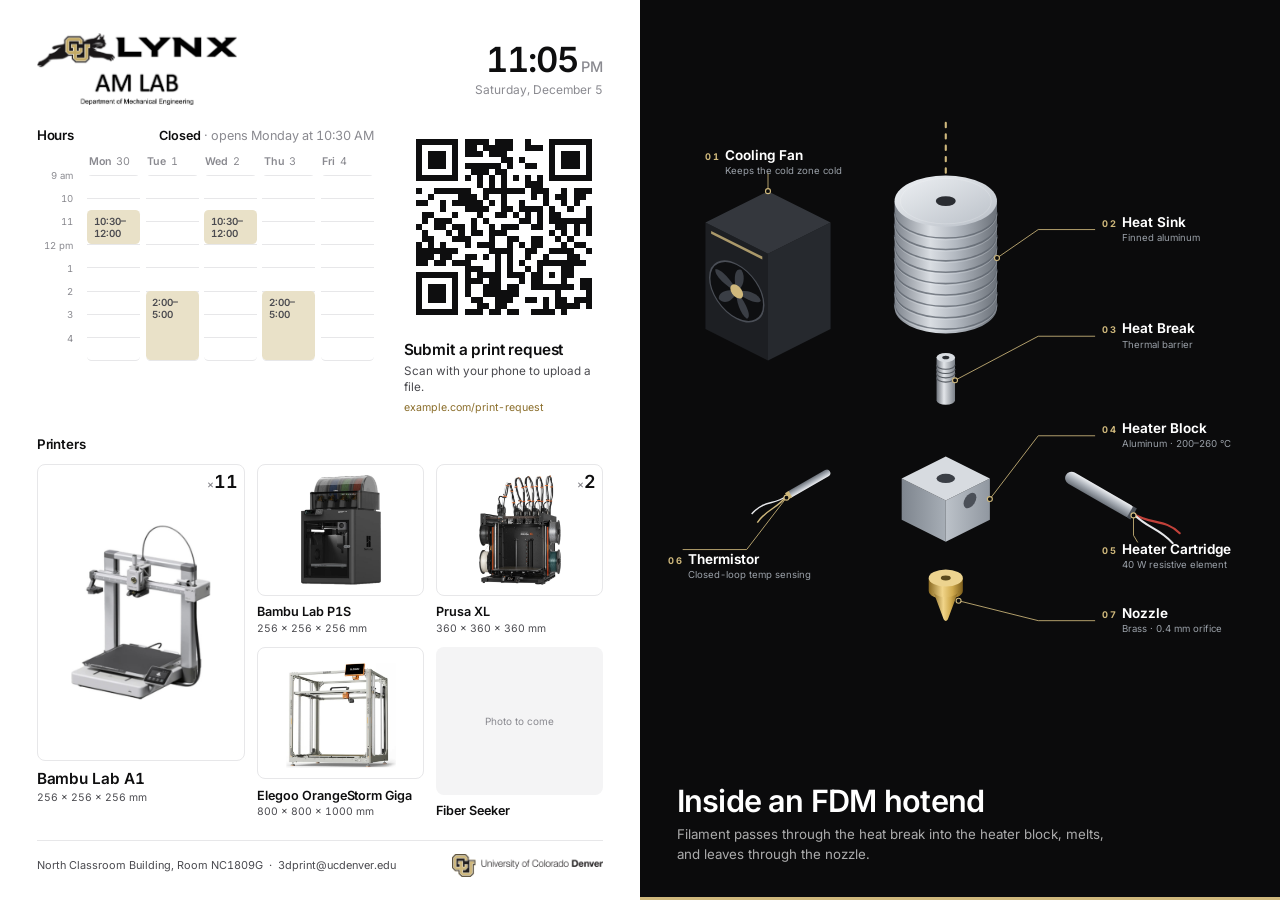
==== commit 12750db1: "Separate display playlist with media standard; Google Calendar hours Display: - media/playlist.js is" ====
--- a/index.html
+++ b/index.html
@@ -62,6 +62,8 @@
 
   <!-- Classic scripts so the page works from file:// on a Pi -->
   <script src="js/config.js"></script>
+  <script src="media/playlist.js"></script>          <!-- display playlist (edit this for the screen) -->
+  <script src="data/schedule.js" onerror="void 0"></script> <!-- generated from Google Calendar -->
   <script src="vendor/qrcode.js"></script>
   <script src="vendor/model-viewer-umd.min.js"></script>
   <script src="js/exploded-demo.js"></script>
--- a/css/styles.css
+++ b/css/styles.css
@@ -20,7 +20,7 @@
   --paper: #ffffff;
   --gold: #cfb87c;        /* CU gold */
   --gold-ink: #8a6d2a;    /* gold dark enough for text/lines on white */
-  --stage: #0b0b0c;
+  --stage: #0b0b0c;      /* = media standard background #0B0B0C */
   --font: "Inter", "Segoe UI", Roboto, "Helvetica Neue", Arial, sans-serif;
 }
 
@@ -107,6 +107,11 @@
   overflow: hidden;
 }
 .tt-block.past { background: #e9e1c8; color: var(--ink-2); }
+.tt-closed {
+  position: absolute; inset: 0; display: flex; align-items: center; justify-content: center;
+  font-size: .74rem; font-weight: 600; color: var(--ink-3);
+  writing-mode: vertical-rl; transform: rotate(180deg); letter-spacing: .04em;
+}
 .tt-now {
   position: absolute; left: -.2rem; right: -.2rem; height: 2px; background: var(--ink); z-index: 2;
 }
@@ -179,8 +184,12 @@
 .slide { position: absolute; inset: 0; opacity: 0; transition: opacity 1s ease; display: flex; align-items: center; justify-content: center; }
 .slide.active { opacity: 1; }
 .slide > video, .slide > img, .slide > iframe, .slide > model-viewer, .slide > svg { width: 100%; height: 100%; border: 0; }
-.slide > video, .slide > img { object-fit: cover; }
-.slide > img { animation: drift 16s ease-in-out both; }
+/* Media standard: square 1080×1080 on #0B0B0C, shown whole ("contain") so
+   nothing is ever cropped; letterbox space blends into the stage colour.
+   fit: "cover" fills edge to edge instead. See media/README.md.          */
+.slide > video, .slide > img { object-fit: contain; background: var(--stage); }
+.slide.fit-cover > video, .slide.fit-cover > img { object-fit: cover; }
+.slide.fit-cover > img { animation: drift 16s ease-in-out both; }
 .slide > model-viewer { background: transparent; --poster-color: transparent; --progress-bar-color: var(--gold); }
 .slide.has-caption > model-viewer, .slide.has-caption > svg { height: 80%; margin-bottom: 20%; }
 @keyframes drift { from { transform: scale(1.03); } to { transform: scale(1.1); } }
